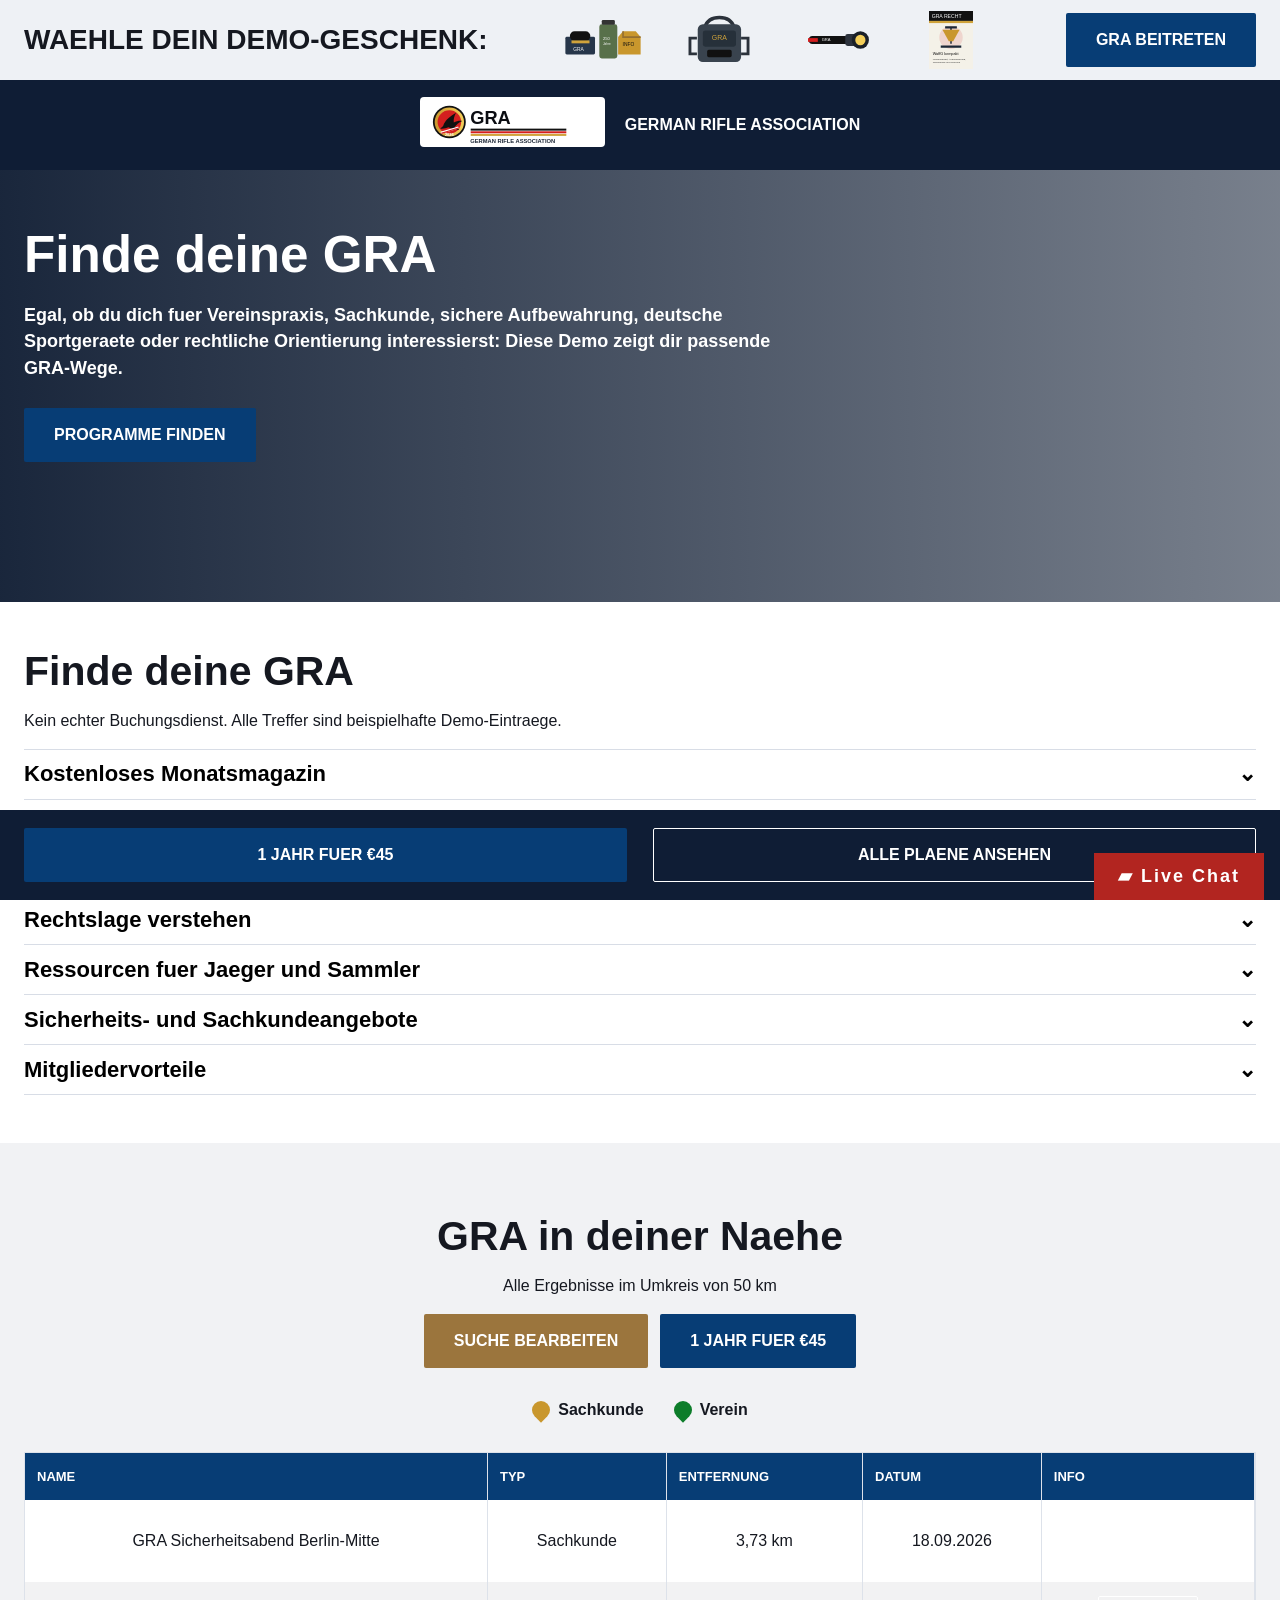
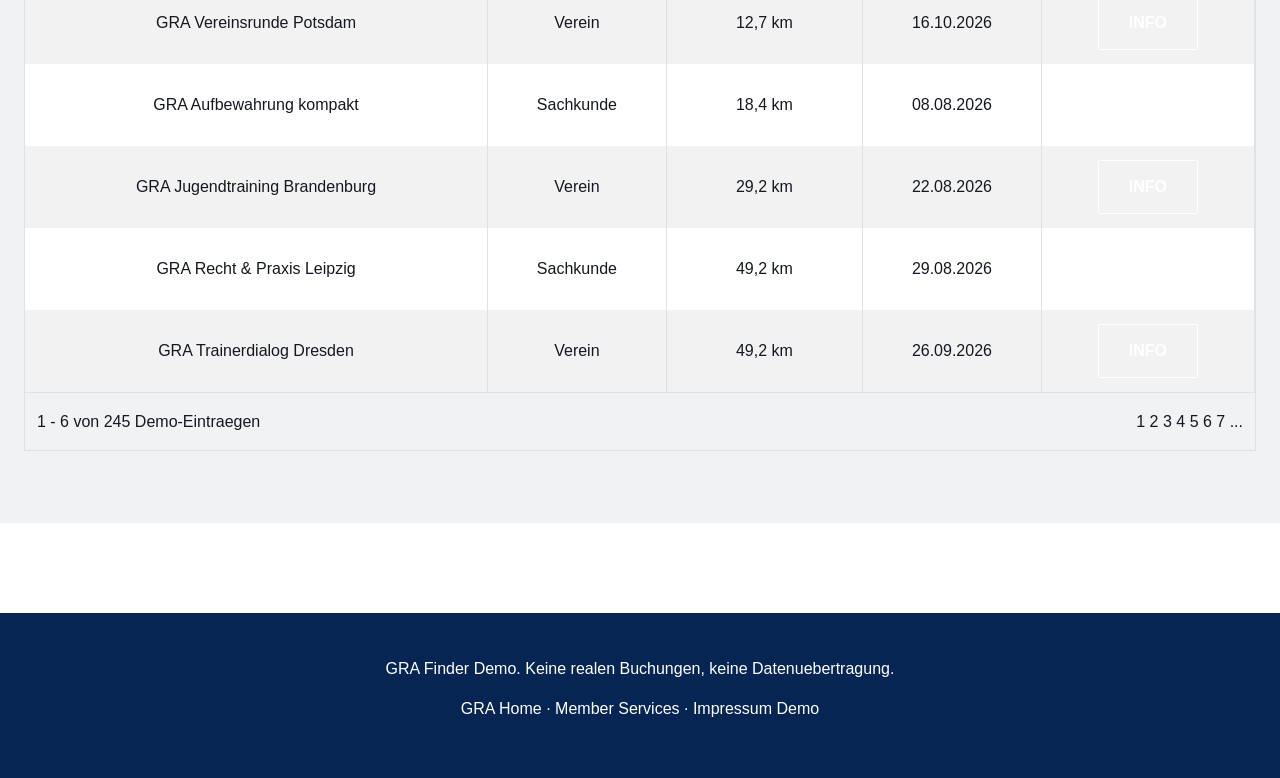
==== find.html @ ddbe0ff4 "Add files via upload" ====
<!doctype html>
<html lang="de">
<head>
  <meta charset="utf-8">
  <meta name="viewport" content="width=device-width, initial-scale=1">
  <title>Finde deine GRA | Demo</title>
  <link rel="icon" href="assets/favicon.svg" type="image/svg+xml">
  <link rel="stylesheet" href="styles.css">
</head>
<body>
  <section class="gift-strip">
    <div class="container">
      <h2>Waehle dein Demo-Geschenk:</h2>
      <div class="gift-icons">
        <img src="assets/gift-set.svg" alt="">
        <img src="assets/gift-backpack.svg" alt="">
        <img src="assets/gift-lamp.svg" alt="">
        <img src="assets/magazine-law.svg" alt="">
      </div>
      <a class="btn blue" href="join.html">GRA beitreten</a>
    </div>
  </section>

  <header class="join-header">
    <div class="container">
      <a href="index.html"><img src="assets/gra-logo.svg" alt="GRA"></a>
      <strong>GERMAN RIFLE ASSOCIATION</strong>
    </div>
  </header>

  <main>
    <section class="hero" style="background-image: linear-gradient(90deg, rgba(6,20,43,.92), rgba(6,20,43,.54)), url('assets/reichstag.jpg'); background-size: cover; background-position: center;">
      <div class="container" style="grid-template-columns: minmax(0, 760px);">
        <div>
          <h1>Finde deine GRA</h1>
          <p>Egal, ob du dich fuer Vereinspraxis, Sachkunde, sichere Aufbewahrung, deutsche Sportgeraete oder rechtliche Orientierung interessierst: Diese Demo zeigt dir passende GRA-Wege.</p>
          <a class="btn blue" href="#finder">Programme finden</a>
        </div>
      </div>
    </section>

    <section class="section compact" id="finder">
      <div class="container">
        <h2>Finde deine GRA</h2>
        <p>Kein echter Buchungsdienst. Alle Treffer sind beispielhafte Demo-Eintraege.</p>
        <div class="accordion">
          <article class="accordion-item">
            <button type="button">Kostenloses Monatsmagazin <span>⌄</span></button>
            <div class="accordion-content">
              <p>Waehle zwischen GRA Sport und GRA Recht. Die Auswahl bleibt in dieser Demo lokal.</p>
            </div>
          </article>
          <article class="accordion-item">
            <button type="button">Rechtslage verstehen <span>⌄</span></button>
            <div class="accordion-content">
              <p>Grundgesetz Art. 9, WaffG Paragraf 4, 10 und 36 dienen als Quellen fuer den redaktionellen Kontext.</p>
            </div>
          </article>
          <article class="accordion-item">
            <button type="button">Ressourcen fuer Jaeger und Sammler <span>⌄</span></button>
            <div class="accordion-content">
              <p>Die Demo trennt jagdliche Tradition, Sammlung und sportliche Nutzung klar von konkreter Rechtsberatung.</p>
            </div>
          </article>
          <article class="accordion-item">
            <button type="button">Sicherheits- und Sachkundeangebote <span>⌄</span></button>
            <div class="accordion-content">
              <p>Schwerpunkte: sichere Aufbewahrung, verantwortungsvolle Vereinsarbeit und Behoerdenwege.</p>
            </div>
          </article>
          <article class="accordion-item">
            <button type="button">Mitgliedervorteile <span>⌄</span></button>
            <div class="accordion-content">
              <p>Demo-Vorteile umfassen Newsletter, Magazine, regionale Termine und ein simuliertes Member-Services-Portal.</p>
            </div>
          </article>
        </div>
      </div>
    </section>

    <section class="section soft">
      <div class="container find-panel">
        <h2>GRA in deiner Naehe</h2>
        <p>Alle Ergebnisse im Umkreis von 50 km</p>
        <div class="button-row" style="justify-content:center;">
          <button class="btn" type="button" data-info>Suche bearbeiten</button>
          <a class="btn blue" href="join.html">1 Jahr fuer €45</a>
        </div>
        <div class="legend-row">
          <span class="pin">Sachkunde</span>
          <span class="pin green">Verein</span>
        </div>
        <div class="table-wrap">
          <table>
            <thead>
              <tr><th>Name</th><th>Typ</th><th>Entfernung</th><th>Datum</th><th>Info</th></tr>
            </thead>
            <tbody>
              <tr><td>GRA Sicherheitsabend Berlin-Mitte</td><td>Sachkunde</td><td>3,73 km</td><td>18.09.2026</td><td><button data-info class="btn outline">Info</button></td></tr>
              <tr><td>GRA Vereinsrunde Potsdam</td><td>Verein</td><td>12,7 km</td><td>16.10.2026</td><td><button data-info class="btn outline">Info</button></td></tr>
              <tr><td>GRA Aufbewahrung kompakt</td><td>Sachkunde</td><td>18,4 km</td><td>08.08.2026</td><td><button data-info class="btn outline">Info</button></td></tr>
              <tr><td>GRA Jugendtraining Brandenburg</td><td>Verein</td><td>29,2 km</td><td>22.08.2026</td><td><button data-info class="btn outline">Info</button></td></tr>
              <tr><td>GRA Recht & Praxis Leipzig</td><td>Sachkunde</td><td>49,2 km</td><td>29.08.2026</td><td><button data-info class="btn outline">Info</button></td></tr>
              <tr><td>GRA Trainerdialog Dresden</td><td>Verein</td><td>49,2 km</td><td>26.09.2026</td><td><button data-info class="btn outline">Info</button></td></tr>
            </tbody>
          </table>
        </div>
        <div class="pagination"><span>1 - 6 von 245 Demo-Eintraegen</span><span>1 2 3 4 5 6 7 ...</span></div>
      </div>
    </section>
  </main>

  <nav class="sticky-actions" aria-label="Mitgliedschaft">
    <div class="container">
      <a class="btn blue" href="join.html">1 Jahr fuer €45</a>
      <a class="btn outline" href="join.html#plans">Alle Plaene ansehen</a>
    </div>
  </nav>

  <footer class="join-footer">
    <div class="container">
      <p>GRA Finder Demo. Keine realen Buchungen, keine Datenuebertragung.</p>
      <p><a href="index.html">GRA Home</a> · <a href="member-services.html">Member Services</a> · <a href="index.html#sources">Impressum Demo</a></p>
    </div>
  </footer>

  <div class="chat-widget compact" id="chatWidget">
    <div class="chat-prompt">
      <h3>Wie koennen wir helfen?</h3>
      <div class="chat-actions"><button id="dismissChat" type="button">Schliessen</button><button id="chatNow" type="button">Chat starten</button></div>
    </div>
    <button class="chat-button" id="liveChatButton" type="button">▰ Live Chat</button>
  </div>
  <div class="toast" id="toast" role="status" aria-live="polite"></div>
  <script src="script.js"></script>
</body>
</html>
---- styles.css ----
:root {
  --black: #08090b;
  --ink: #151820;
  --muted: #627085;
  --paper: #ffffff;
  --soft: #f4f5f7;
  --line: #d9dee7;
  --blue: #0646d8;
  --navy: #06142b;
  --navy-2: #0b2248;
  --red: #b22520;
  --red-2: #d92620;
  --gold: #9b753d;
  --gold-2: #c9972d;
  --green: #0d7d2a;
  --shadow: 0 18px 40px rgba(0, 0, 0, .22);
  --max: 1294px;
}

* {
  box-sizing: border-box;
}

html {
  scroll-behavior: smooth;
}

body {
  margin: 0;
  font-family: Arial, Helvetica, sans-serif;
  color: var(--ink);
  background: var(--paper);
  line-height: 1.48;
  overflow-x: hidden;
}

body.drawer-open {
  overflow-x: hidden;
}

a {
  color: inherit;
  text-decoration: none;
}

button,
input,
select,
textarea {
  font: inherit;
}

button {
  cursor: pointer;
}

img {
  max-width: 100%;
}

.container {
  width: min(var(--max), calc(100% - 48px));
  margin: 0 auto;
}

.top-strip {
  height: 30px;
  background: #000;
  color: #fff;
  font-size: 13px;
}

.top-strip .container,
.main-nav .container,
.member-ribbon .container {
  display: flex;
  align-items: center;
}

.top-strip .container {
  justify-content: space-between;
  height: 100%;
}

.explore-brand {
  display: inline-flex;
  align-items: center;
  gap: 8px;
  height: 30px;
  padding: 0 18px;
  background: var(--red-2);
  font-weight: 900;
  letter-spacing: 0;
}

.top-links,
.social-row {
  display: flex;
  align-items: center;
  gap: 18px;
  font-weight: 800;
  text-transform: uppercase;
}

.social-row {
  gap: 13px;
}

.social-dot {
  display: inline-flex;
  align-items: center;
  justify-content: center;
  width: 20px;
  height: 20px;
  border-radius: 50%;
  border: 1px solid rgba(255, 255, 255, .35);
  font-size: 11px;
}

.main-nav {
  position: sticky;
  top: 0;
  z-index: 50;
  min-height: 86px;
  background: #fff;
  border-bottom: 1px solid #edf0f5;
}

.main-nav .container {
  min-height: 86px;
  justify-content: space-between;
  gap: 28px;
}

.brand-logo {
  flex: 0 0 auto;
  display: inline-flex;
  align-items: center;
  width: 224px;
}

.brand-logo img {
  display: block;
  width: 100%;
  height: auto;
}

.nav-menu {
  display: flex;
  align-items: stretch;
  justify-content: flex-end;
  gap: 0;
  flex: 1;
  min-height: 86px;
}

.nav-item {
  position: relative;
  display: flex;
}

.nav-trigger,
.icon-btn,
.more-btn {
  border: 0;
  background: transparent;
  color: var(--black);
  font-weight: 900;
  text-transform: uppercase;
}

.nav-trigger {
  display: flex;
  align-items: center;
  gap: 7px;
  height: 86px;
  padding: 0 14px;
  border-left: 1px solid transparent;
  border-right: 1px solid transparent;
}

.nav-item.open .nav-trigger,
.nav-trigger:hover {
  background: #f0f2f5;
  border-color: #dce7fb;
}

.chev {
  display: inline-block;
  width: 8px;
  height: 8px;
  border-right: 2px solid var(--gold);
  border-bottom: 2px solid var(--gold);
  transform: rotate(45deg) translateY(-2px);
}

.nav-item.open .chev {
  transform: rotate(225deg) translateY(-1px);
}

.mega-pop {
  position: absolute;
  left: 0;
  top: 86px;
  display: none;
  width: 350px;
  background: #ededee;
  border-left: 1px solid #cdd5e2;
  border-right: 1px solid #cdd5e2;
  box-shadow: var(--shadow);
  z-index: 55;
}

.nav-item.open .mega-pop {
  display: block;
}

.mega-pop .view-all,
.drawer .view-all {
  display: flex;
  align-items: center;
  justify-content: center;
  width: calc(100% - 40px);
  margin: 28px 20px 26px;
  min-height: 38px;
  background: var(--gold);
  color: #fff;
  font-weight: 900;
  text-transform: uppercase;
}

.mega-section {
  border-top: 1px solid #cbd0d7;
  padding: 18px 20px 22px;
}

.mega-section h3,
.drawer-panel h3 {
  margin: 0 0 15px;
  font-size: 24px;
}

.mega-list,
.drawer-list,
.footer-list {
  list-style: none;
  padding: 0;
  margin: 0;
}

.mega-list li,
.drawer-list li {
  margin: 0;
}

.mega-list a,
.drawer-list a {
  display: block;
  padding: 10px 0;
  font-weight: 900;
  text-transform: uppercase;
}

.nav-actions {
  display: flex;
  align-items: center;
  gap: 10px;
  margin-left: 12px;
}

.more-btn {
  display: inline-flex;
  align-items: center;
  gap: 12px;
  min-height: 48px;
  padding: 0 8px;
}

.hamburger,
.close-bars {
  position: relative;
  display: inline-block;
  width: 32px;
  height: 26px;
}

.hamburger::before,
.hamburger::after,
.hamburger span {
  position: absolute;
  left: 0;
  width: 32px;
  height: 4px;
  border-radius: 4px;
  background: var(--gold);
  content: "";
}

.hamburger::before {
  top: 0;
}

.hamburger span {
  top: 11px;
}

.hamburger::after {
  bottom: 0;
}

.close-bars::before,
.close-bars::after {
  position: absolute;
  top: 11px;
  left: -1px;
  width: 34px;
  height: 4px;
  background: var(--gold);
  content: "";
}

.close-bars::before {
  transform: rotate(45deg);
}

.close-bars::after {
  transform: rotate(-45deg);
}

.icon-btn {
  display: inline-flex;
  align-items: center;
  justify-content: center;
  width: 38px;
  height: 38px;
  border: 1px solid #e1e5ec;
  font-size: 22px;
}

.member-ribbon {
  background: var(--blue);
  color: #fff;
  min-height: 46px;
  font-size: 14px;
}

.member-ribbon .container {
  min-height: 46px;
  gap: 10px;
}

.member-ribbon strong {
  font-weight: 900;
}

.member-ribbon a {
  text-decoration: underline;
  margin-left: 12px;
}

.hero {
  background: radial-gradient(circle at 35% 50%, #113773, #071022 52%, #05070d);
  color: #fff;
  min-height: 432px;
}

.hero .container {
  display: grid;
  grid-template-columns: minmax(0, 1.35fr) minmax(340px, .65fr);
  align-items: center;
  gap: 68px;
  padding: 58px 0 70px;
}

.hero h1 {
  margin: 0 0 20px;
  max-width: 820px;
  font-size: clamp(36px, 4vw, 58px);
  line-height: 1.05;
  letter-spacing: 0;
}

.hero p {
  max-width: 810px;
  margin: 0 0 26px;
  font-size: 18px;
  font-weight: 700;
}

.button-row {
  display: flex;
  align-items: center;
  gap: 12px;
  flex-wrap: wrap;
}

.btn {
  display: inline-flex;
  align-items: center;
  justify-content: center;
  min-height: 54px;
  padding: 0 30px;
  border: 0;
  border-radius: 2px;
  background: var(--gold);
  color: #fff;
  font-weight: 900;
  text-transform: uppercase;
}

.btn.red {
  background: var(--red-2);
}

.btn.blue {
  background: #073d75;
}

.btn.dark {
  background: #111;
}

.btn.outline {
  border: 1px solid currentColor;
  background: transparent;
}

.btn.wide {
  width: 100%;
}

.hero-card {
  width: 100%;
  max-width: 460px;
  justify-self: center;
  filter: drop-shadow(0 12px 24px rgba(0, 0, 0, .25));
}

.hero-card img {
  display: block;
  width: 100%;
  border-radius: 8px;
}

.featured-overlap {
  margin-top: -74px;
  padding-bottom: 46px;
}

.news-grid,
.interest-grid,
.footer-grid,
.tile-grid {
  display: grid;
  gap: 26px;
}

.news-grid {
  grid-template-columns: repeat(3, minmax(0, 1fr));
}

.news-card,
.interest-card,
.service-tile,
.offer-row,
.result-row {
  overflow: hidden;
  background: #fff;
}

.news-card img,
.interest-card img,
.service-tile img {
  display: block;
  width: 100%;
  height: 170px;
  object-fit: cover;
}

.news-card h2,
.interest-card h3 {
  margin: 12px 0 10px;
  font-size: 25px;
  line-height: 1.08;
}

.news-card .meta,
.interest-card .meta,
.result-meta {
  color: #7a552a;
  font-size: 12px;
  font-weight: 900;
  text-transform: uppercase;
}

.full-button {
  margin: 40px 0 10px;
  width: 100%;
  min-height: 54px;
  background: #073763;
}

.section {
  padding: 72px 0;
}

.section.compact {
  padding: 48px 0;
}

.section.dark {
  background: radial-gradient(circle at 35% 38%, #153b7d, #050915 66%);
  color: #fff;
}

.section.soft {
  background: #f1f2f4;
}

.section h2,
.page-title,
.section-title {
  margin: 0 0 16px;
  font-size: clamp(34px, 3.2vw, 52px);
  line-height: 1.05;
  letter-spacing: 0;
}

.eyebrow {
  margin: 0 0 6px;
  font-weight: 900;
  text-transform: uppercase;
  color: #111;
}

.dark .eyebrow {
  color: #fff;
}

.tile-grid {
  grid-template-columns: repeat(3, minmax(0, 1fr));
}

.service-tile {
  display: grid;
  grid-template-columns: 1fr 136px;
  min-height: 126px;
  color: #fff;
  border-radius: 6px;
}

.service-tile .tile-copy {
  padding: 18px 16px;
}

.service-tile h3 {
  margin: 0 0 4px;
  font-size: 22px;
}

.service-tile p {
  margin: 0 0 8px;
  font-weight: 700;
}

.tile-blue {
  background: #1475b6;
}

.tile-navy {
  background: #16156c;
}

.tile-red {
  background: #e01921;
}

.tile-gold {
  background: #a48c61;
}

.tile-green {
  background: #087d19;
}

.tile-yellow {
  background: #e0bf32;
  color: #111;
}

.legal-layout,
.media-layout,
.events-layout,
.member-layout,
.join-intro {
  display: grid;
  grid-template-columns: minmax(0, .9fr) minmax(0, 1.4fr);
  gap: 34px;
  align-items: start;
}

.legal-layout > *,
.media-layout > *,
.events-layout > *,
.member-layout > *,
.join-intro > *,
.legal-feature > *,
.media-feature > *,
.news-grid > *,
.interest-grid > *,
.tile-grid > *,
.footer-grid > * {
  min-width: 0;
}

.legal-feature,
.media-feature {
  display: grid;
  grid-template-columns: minmax(260px, .62fr) minmax(420px, 1fr);
  gap: 26px;
  align-items: start;
}

.legal-feature img,
.media-feature img,
.events-layout img,
.member-hero-img img {
  width: 100%;
  display: block;
  object-fit: cover;
  border-radius: 8px;
}

.legal-feature img,
.media-feature img {
  height: 360px;
}

.story-title {
  margin: 0 0 12px;
  font-size: clamp(30px, 3vw, 45px);
  line-height: 1.05;
}

.story-list {
  display: grid;
  gap: 18px;
  margin-top: 12px;
}

.story-list article {
  display: grid;
  grid-template-columns: 1fr 86px;
  gap: 18px;
  align-items: start;
}

.story-list img {
  width: 86px;
  height: 58px;
  object-fit: cover;
}

.quote-grid {
  display: grid;
  grid-template-columns: repeat(3, minmax(0, 1fr));
  gap: 18px;
  margin-top: 34px;
}

.law-quote {
  min-height: 138px;
  padding: 20px;
  background: #f0f3f7;
  border-left: 5px solid var(--gold);
}

.law-quote blockquote {
  margin: 0 0 8px;
  font-size: 20px;
  font-weight: 900;
}

.media-layout {
  grid-template-columns: minmax(260px, .4fr) minmax(440px, 1fr);
}

.media-lead h3 {
  margin: 0 0 16px;
  font-size: 34px;
  line-height: 1.1;
}

.media-thumbs {
  display: grid;
  grid-template-columns: repeat(4, minmax(0, 1fr));
  gap: 26px;
  margin-top: 30px;
}

.media-thumbs img {
  width: 100%;
  height: 170px;
  object-fit: cover;
}

.find-panel {
  text-align: center;
}

.legend-row {
  display: flex;
  justify-content: center;
  gap: 30px;
  margin: 30px 0;
  flex-wrap: wrap;
}

.pin {
  display: inline-flex;
  align-items: center;
  gap: 8px;
  font-weight: 700;
}

.pin::before {
  width: 18px;
  height: 18px;
  border-radius: 50% 50% 50% 0;
  transform: rotate(-45deg);
  background: var(--gold-2);
  content: "";
}

.pin.green::before {
  background: var(--green);
}

.table-wrap {
  overflow-x: auto;
  border: 1px solid #dde2ea;
}

table {
  width: 100%;
  min-width: 820px;
  border-collapse: collapse;
  background: #fff;
}

th {
  background: #073d75;
  color: #fff;
  text-align: left;
  font-size: 13px;
  text-transform: uppercase;
}

th,
td {
  padding: 14px 12px;
  border-right: 1px solid #dde2ea;
}

tbody tr:nth-child(even) {
  background: #f2f2f3;
}

.pagination {
  display: flex;
  align-items: center;
  justify-content: space-between;
  min-height: 58px;
  padding: 0 12px;
  border: 1px solid #dde2ea;
  border-top: 0;
}

.events-layout {
  grid-template-columns: minmax(280px, .55fr) minmax(420px, 1fr);
}

.event-list {
  display: grid;
  gap: 16px;
}

.event-item {
  display: grid;
  grid-template-columns: 1fr 180px;
  align-items: center;
  gap: 20px;
  min-height: 120px;
  padding: 18px;
  background: #f2f2f3;
}

.event-item h3 {
  margin: 0 0 8px;
  font-size: 26px;
}

.interest-grid {
  grid-template-columns: repeat(4, minmax(0, 1fr));
}

.interest-card {
  background: #f2f2f3;
}

.interest-card .copy {
  padding: 14px 16px 20px;
}

.site-footer {
  padding: 56px 0 24px;
  border-top: 1px solid #e3e6ec;
  background: #fff;
}

.footer-logo {
  width: 190px;
  margin-bottom: 26px;
}

.footer-grid {
  grid-template-columns: .9fr repeat(3, 1fr);
  align-items: start;
}

.footer-list a {
  display: block;
  padding: 2px 0;
}

.footer-heading {
  margin: 0 0 8px;
  font-weight: 900;
  text-transform: uppercase;
}

.disclaimer {
  margin-top: 36px;
  padding-top: 20px;
  border-top: 1px solid #e3e6ec;
  font-size: 12px;
}

.legal-links {
  display: flex;
  gap: 18px;
  flex-wrap: wrap;
  margin-top: 18px;
  font-weight: 700;
}

.promo-backdrop {
  position: fixed;
  inset: 0;
  display: none;
  align-items: flex-start;
  justify-content: center;
  padding-top: 88px;
  background: rgba(0, 0, 0, .48);
  z-index: 120;
}

.promo-backdrop.show {
  display: flex;
}

.promo-modal {
  position: relative;
  width: min(500px, calc(100vw - 32px));
  padding: 14px;
  background: #fff;
  border-radius: 8px;
  box-shadow: var(--shadow);
}

.promo-modal img {
  display: block;
  width: 100%;
  border-radius: 4px;
}

.close-x {
  position: absolute;
  top: 8px;
  right: 10px;
  width: 40px;
  height: 40px;
  border: 0;
  background: transparent;
  color: #777;
  font-size: 34px;
  line-height: 1;
}

.promo-caption {
  display: grid;
  grid-template-columns: 1fr auto;
  gap: 12px;
  align-items: center;
  margin-top: 12px;
}

.promo-caption h2 {
  margin: 0;
  font-size: 28px;
}

.promo-caption p {
  margin: 2px 0 0;
}

.newsletter-bar,
.success-bar {
  position: fixed;
  left: 0;
  right: 0;
  bottom: 0;
  z-index: 95;
  min-height: 82px;
  background: #a92520;
  color: #fff;
}

.newsletter-bar.hidden,
.success-bar.hidden {
  display: none;
}

.newsletter-bar .container,
.success-bar .container {
  position: relative;
  min-height: 82px;
  display: flex;
  align-items: center;
  justify-content: center;
  gap: 24px;
}

.newsletter-bar h2,
.success-bar h2 {
  margin: 0;
  font-size: 28px;
}

.newsletter-form {
  display: flex;
  min-width: min(440px, 100%);
}

.newsletter-form input {
  flex: 1;
  min-height: 54px;
  border: 0;
  padding: 0 14px;
}

.newsletter-form button {
  min-height: 54px;
  min-width: 140px;
  border: 0;
  background: #111;
  color: #fff;
  font-weight: 900;
}

.bar-close {
  position: absolute;
  right: -20px;
  top: 8px;
  border: 0;
  background: transparent;
  color: #fff;
  font-size: 26px;
}

.interest-panel {
  position: fixed;
  left: 0;
  right: 0;
  bottom: 0;
  z-index: 105;
  display: none;
  background: #a92520;
  color: #fff;
  padding: 28px 0 18px;
}

.interest-panel.show {
  display: block;
}

.interest-panel h2 {
  text-align: center;
  margin: 0 0 20px;
  font-size: 28px;
}

.interest-columns {
  display: grid;
  grid-template-columns: 1fr 1fr .95fr;
  gap: 42px;
}

.check-list {
  display: grid;
  gap: 9px;
}

.check-list label {
  display: flex;
  align-items: center;
  gap: 12px;
  font-weight: 700;
}

.check-list input {
  width: 22px;
  height: 22px;
  accent-color: #fff;
}

.interest-panel .btn {
  display: flex;
  margin: 24px auto 0;
  width: min(340px, 100%);
}

.chat-widget {
  position: fixed;
  right: 16px;
  bottom: 0;
  z-index: 90;
}

.chat-button {
  display: none;
  min-height: 47px;
  padding: 0 24px;
  border: 0;
  background: var(--red);
  color: #fff;
  font-size: 18px;
  font-weight: 900;
  letter-spacing: 2px;
}

.chat-widget.compact .chat-button {
  display: inline-flex;
  align-items: center;
  gap: 12px;
}

.chat-prompt {
  width: 316px;
  padding: 20px 16px;
  background: var(--red);
  color: #fff;
  text-align: center;
}

.chat-widget.compact .chat-prompt {
  display: none;
}

.chat-prompt h3 {
  margin: 0 0 20px;
  font-size: 20px;
  letter-spacing: 1px;
}

.chat-actions {
  display: grid;
  grid-template-columns: 1fr 1fr;
  gap: 16px;
}

.chat-actions button {
  min-height: 38px;
  border: 1px solid #fff;
  background: transparent;
  color: #fff;
  font-weight: 800;
}

.chat-actions button:last-child {
  background: #fff;
  color: var(--red);
}

.drawer-backdrop {
  position: fixed;
  inset: 0;
  display: none;
  background: rgba(0, 0, 0, .35);
  z-index: 80;
}

.drawer-backdrop.show {
  display: block;
}

.drawer {
  position: fixed;
  left: 0;
  top: 116px;
  bottom: 0;
  z-index: 85;
  width: 318px;
  transform: translateX(-100%);
  background: #ededee;
  overflow-y: auto;
  transition: transform .18s ease;
  box-shadow: var(--shadow);
}

.drawer.show {
  transform: translateX(0);
}

.drawer-head {
  display: flex;
  align-items: center;
  justify-content: space-between;
  padding: 22px 18px 14px;
}

.drawer-head h2 {
  margin: 0;
  font-size: 25px;
}

.drawer-close,
.back-btn {
  border: 0;
  background: transparent;
  color: #777;
  font-size: 32px;
  font-weight: 800;
}

.drawer-panel {
  border-top: 1px solid #c9ced7;
  padding: 20px 18px;
}

.drawer-row {
  display: flex;
  align-items: center;
  justify-content: space-between;
  width: 100%;
  padding: 10px 0;
  border: 0;
  background: transparent;
  text-align: left;
  font-weight: 900;
  text-transform: uppercase;
}

.drawer-sub {
  display: none;
}

.drawer.sub-open .drawer-main {
  display: none;
}

.drawer.sub-open .drawer-sub.active {
  display: block;
}

.search-overlay {
  position: fixed;
  top: 30px;
  left: 0;
  right: 0;
  z-index: 130;
  display: none;
  background: #fff;
  border-bottom: 1px solid #e0e5ed;
}

.search-overlay.show {
  display: block;
}

.search-overlay .container {
  display: grid;
  grid-template-columns: 1fr 150px 54px;
  gap: 0;
  padding: 12px 0;
}

.search-overlay input {
  min-height: 56px;
  border: 1px solid #9cb8df;
  padding: 0 16px;
  font-size: 19px;
}

.search-overlay button {
  border: 0;
  background: var(--gold);
  color: #fff;
  font-weight: 900;
}

.search-overlay .search-close {
  background: #fff;
  color: #111;
  border: 1px solid #e1e5ec;
  font-size: 24px;
}

.page-header {
  padding: 54px 0 36px;
}

.search-results {
  display: grid;
  gap: 32px;
  max-width: 1180px;
}

.result-card {
  display: grid;
  grid-template-columns: minmax(260px, .65fr) minmax(0, 1fr);
  gap: 28px;
  align-items: center;
}

.result-card.featured {
  grid-template-columns: minmax(0, 1fr) minmax(360px, .8fr);
}

.result-card img {
  width: 100%;
  height: 170px;
  object-fit: cover;
}

.result-card.featured img {
  height: 360px;
}

.result-card h2 {
  margin: 0 0 10px;
  font-size: clamp(26px, 3vw, 43px);
  line-height: 1.12;
}

.member-services-top {
  height: 26px;
  background: #000;
  color: #fff;
}

.member-services-top .container {
  display: flex;
  align-items: center;
  justify-content: space-between;
  height: 100%;
}

.member-services-top img {
  width: 260px;
  padding: 3px 8px;
  border-radius: 4px;
  background: #fff;
}

.login-panel {
  background: #f1f1f2;
}

.login-title {
  padding: 26px 20px;
  background: #1475b6;
  color: #fff;
  font-size: 24px;
  text-transform: uppercase;
}

.login-body {
  padding: 22px 20px 28px;
}

.form-grid {
  display: grid;
  grid-template-columns: repeat(2, minmax(0, 1fr));
  gap: 18px 12px;
}

.form-grid .full {
  grid-column: 1 / -1;
}

.field label {
  display: block;
  margin-bottom: 7px;
  font-weight: 900;
}

.field input,
.field select {
  width: 100%;
  min-height: 36px;
  border: 1px solid #cbd3df;
  padding: 0 12px;
}

.member-layout {
  grid-template-columns: 386px 1fr;
}

.member-copy {
  color: #687792;
  font-size: 18px;
}

.member-copy h1,
.member-copy h2 {
  color: #116ba8;
  font-weight: 400;
}

.benefit-row {
  display: grid;
  grid-template-columns: 260px minmax(0, 1fr);
  gap: 38px;
  align-items: center;
  margin: 44px 0;
}

.notice-box {
  padding: 22px;
  background: #f1f1f2;
  margin: 18px 0;
}

.gift-strip {
  background: #eef1f5;
  min-height: 80px;
}

.gift-strip .container {
  display: flex;
  align-items: center;
  justify-content: space-between;
  gap: 20px;
  min-height: 80px;
}

.gift-strip h2 {
  margin: 0;
  font-size: 28px;
  text-transform: uppercase;
}

.gift-icons {
  display: flex;
  gap: 26px;
  align-items: center;
  flex: 1;
  justify-content: center;
}

.gift-icons img {
  height: 58px;
  width: 90px;
  object-fit: contain;
}

.join-header {
  background: #0f1d35;
  color: #fff;
  min-height: 90px;
}

.join-header .container {
  min-height: 90px;
  display: flex;
  align-items: center;
  justify-content: center;
  gap: 20px;
}

.join-header img {
  width: 185px;
  padding: 4px 8px;
  border-radius: 4px;
  background: #fff;
}

.join-hero {
  background: #e6e6e6;
  padding: 56px 0 42px;
}

.join-intro {
  align-items: center;
}

.join-intro h1 {
  margin: 0 0 12px;
  color: #21476d;
  font-size: 38px;
}

.join-options {
  padding: 28px 0 50px;
}

.offer-row {
  display: grid;
  grid-template-columns: 250px minmax(0, 1fr) 120px 170px;
  align-items: center;
  gap: 28px;
  min-height: 206px;
  border-top: 1px solid #111;
}

.offer-row img {
  width: 230px;
  height: 150px;
  object-fit: contain;
}

.offer-row h2 {
  margin: 0 0 5px;
  font-size: 25px;
}

.price {
  color: #29486e;
  font-size: 50px;
  font-weight: 400;
}

.magazines {
  text-align: center;
  padding: 54px 0;
  border-top: 1px solid #ddd;
  border-bottom: 1px solid #ddd;
}

.magazine-options {
  display: flex;
  justify-content: center;
  gap: 64px;
  margin: 22px 0 28px;
  flex-wrap: wrap;
}

.magazine-options img {
  width: 210px;
  height: 280px;
  object-fit: cover;
  box-shadow: 12px 12px 16px rgba(0, 0, 0, .16);
}

.info-form,
.payment-form {
  max-width: 1100px;
  margin: 0 auto;
}

.sms-box {
  padding: 18px 24px;
  border: 2px solid #d1d1d1;
  border-radius: 8px;
}

.payment-icons {
  display: flex;
  gap: 18px;
  align-items: center;
  margin-bottom: 18px;
}

.pay-badge {
  display: inline-flex;
  align-items: center;
  justify-content: center;
  min-width: 58px;
  min-height: 28px;
  padding: 0 8px;
  border-radius: 4px;
  background: #0d58a8;
  color: #fff;
  font-size: 12px;
  font-weight: 900;
}

.pay-badge.alt {
  background: #fff;
  color: #111;
  border: 1px solid #888;
}

.captcha-mock {
  width: 302px;
  min-height: 76px;
  margin: 28px auto;
  display: flex;
  align-items: center;
  justify-content: center;
  gap: 12px;
  border: 1px solid #d3d3d3;
  background: #fafafa;
}

.captcha-mock span:first-child {
  width: 28px;
  height: 28px;
  border: 2px solid #555;
  display: inline-block;
}

.join-footer {
  padding: 28px 0 42px;
  background: #062552;
  color: #fff;
  text-align: center;
}

.accordion {
  border-top: 1px solid #d8dde6;
}

.accordion button {
  display: flex;
  align-items: center;
  justify-content: space-between;
  width: 100%;
  min-height: 50px;
  padding: 0;
  border: 0;
  border-bottom: 1px solid #d8dde6;
  background: transparent;
  text-align: left;
  font-size: 22px;
  font-weight: 900;
}

.accordion-content {
  display: none;
  padding: 16px 0 24px;
}

.accordion-item.open .accordion-content {
  display: block;
}

.sticky-actions {
  position: sticky;
  bottom: 0;
  z-index: 45;
  background: #0f1d35;
}

.sticky-actions .container {
  display: grid;
  grid-template-columns: 1fr 1fr;
  gap: 26px;
  padding: 18px 0;
}

.toast {
  position: fixed;
  left: 50%;
  bottom: 98px;
  transform: translateX(-50%);
  z-index: 160;
  display: none;
  max-width: min(560px, calc(100vw - 32px));
  padding: 14px 18px;
  background: #111;
  color: #fff;
  font-weight: 700;
  box-shadow: var(--shadow);
}

.toast.show {
  display: block;
}

@media (max-width: 1320px) {
  .nav-menu {
    display: none;
  }

  .main-nav .container {
    min-height: 76px;
  }

  .main-nav {
    min-height: 76px;
  }

  .brand-logo {
    width: 190px;
  }

  .drawer {
    top: 106px;
  }

  .hero .container,
  .legal-layout,
  .media-layout,
  .events-layout,
  .join-intro {
    grid-template-columns: 1fr;
  }

  .hero-card {
    justify-self: start;
    max-width: 430px;
  }
}

@media (max-width: 920px) {
  .container {
    width: min(var(--max), calc(100% - 28px));
  }

  .top-links,
  .social-row,
  .gift-icons {
    display: none;
  }

  .news-grid,
  .tile-grid,
  .interest-grid,
  .quote-grid,
  .footer-grid,
  .interest-columns,
  .legal-feature,
  .media-feature,
  .member-layout,
  .benefit-row,
  .offer-row,
  .form-grid {
    grid-template-columns: 1fr;
  }

  .service-tile {
    grid-template-columns: 1fr;
  }

  .service-tile img {
    height: 180px;
  }

  .media-thumbs {
    grid-template-columns: repeat(2, minmax(0, 1fr));
  }

  .event-item {
    grid-template-columns: 1fr;
  }

  .newsletter-bar .container,
  .success-bar .container {
    flex-direction: column;
    padding: 14px 0;
    text-align: center;
  }

  .newsletter-form {
    width: 100%;
  }

  .bar-close {
    right: 0;
  }

  .result-card,
  .result-card.featured {
    grid-template-columns: 1fr;
  }

  .offer-row {
    padding: 24px 0;
    text-align: center;
  }

  .offer-row img {
    margin: 0 auto;
  }
}

@media (max-width: 620px) {
  .hero .container {
    padding: 44px 0 56px;
  }

  .hero h1 {
    font-size: 36px;
  }

  .newsletter-form {
    display: grid;
    grid-template-columns: 1fr;
  }

  .chat-widget {
    left: 12px;
    right: 12px;
  }

  .chat-prompt {
    width: 100%;
  }

  .drawer {
    width: min(318px, 92vw);
  }

  .search-overlay .container {
    grid-template-columns: 1fr 84px 44px;
  }

  .sticky-actions .container {
    grid-template-columns: 1fr;
  }
}
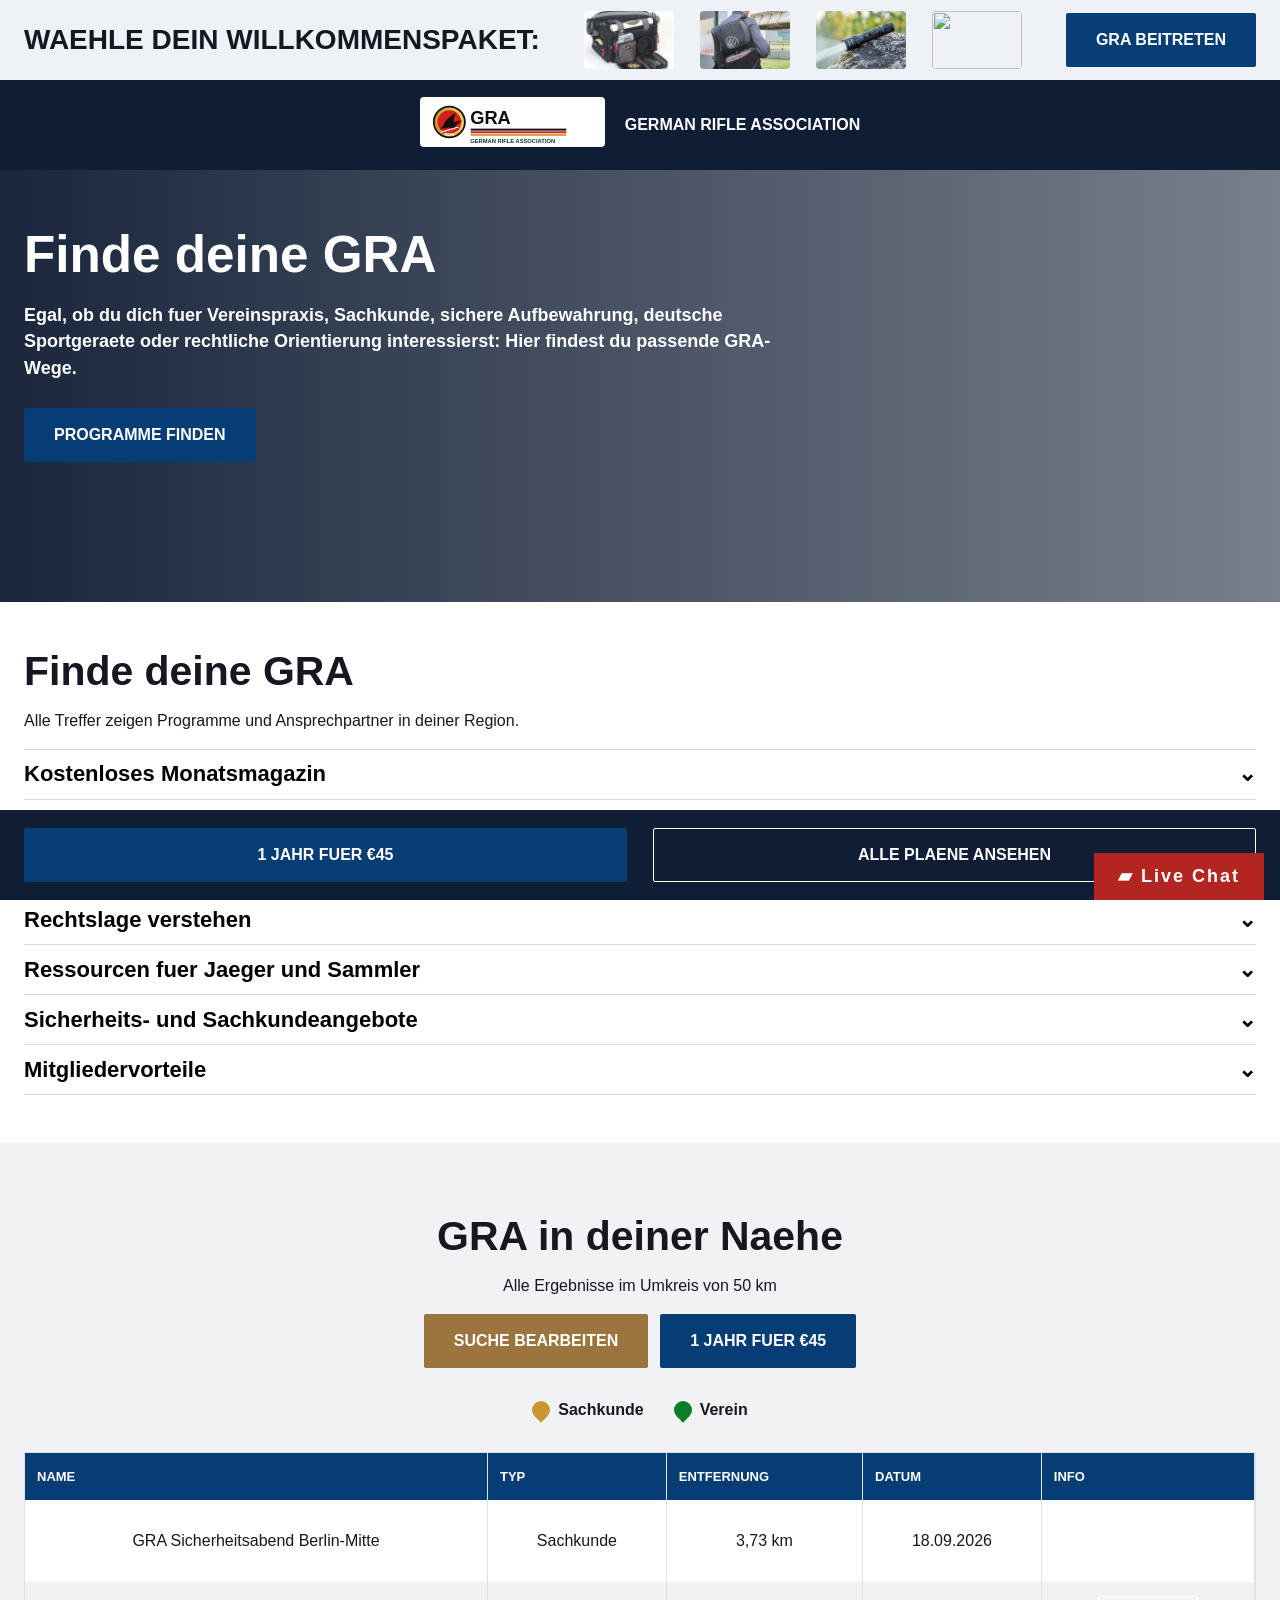
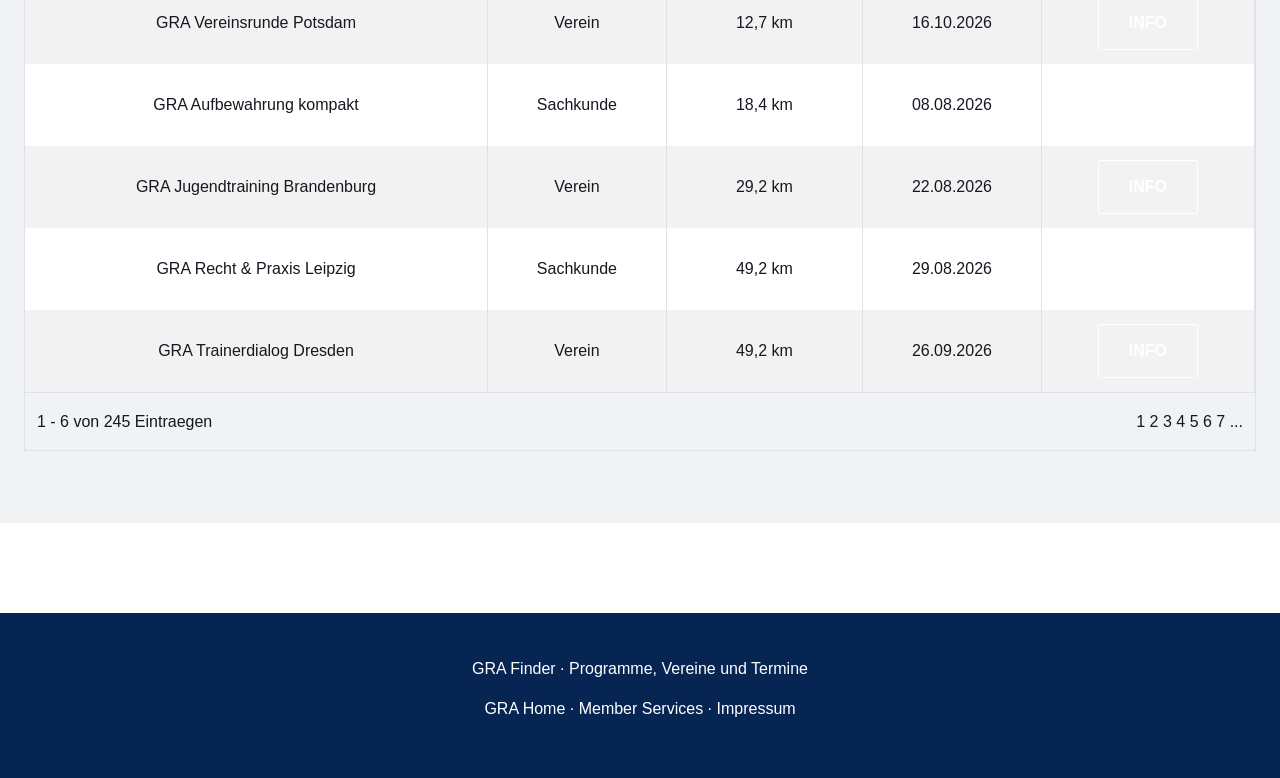
==== commit ddad3644: "Add files via upload" ====
--- a/find.html
+++ b/find.html
@@ -3,19 +3,19 @@
 <head>
   <meta charset="utf-8">
   <meta name="viewport" content="width=device-width, initial-scale=1">
-  <title>Finde deine GRA | Demo</title>
+  <title>Finde deine GRA</title>
   <link rel="icon" href="assets/favicon.svg" type="image/svg+xml">
   <link rel="stylesheet" href="styles.css">
 </head>
 <body>
   <section class="gift-strip">
     <div class="container">
-      <h2>Waehle dein Demo-Geschenk:</h2>
+      <h2>Waehle dein Willkommenspaket:</h2>
       <div class="gift-icons">
-        <img src="assets/gift-set.svg" alt="">
-        <img src="assets/gift-backpack.svg" alt="">
-        <img src="assets/gift-lamp.svg" alt="">
-        <img src="assets/magazine-law.svg" alt="">
+        <img src="assets/gra-range-bag.jpg" alt="">
+        <img src="assets/gra-range-backpack.jpg" alt="">
+        <img src="assets/gra-flashlight.jpg" alt="">
+        <img src="assets/reichstag.jpg" alt="">
       </div>
       <a class="btn blue" href="join.html">GRA beitreten</a>
     </div>
@@ -33,7 +33,7 @@
       <div class="container" style="grid-template-columns: minmax(0, 760px);">
         <div>
           <h1>Finde deine GRA</h1>
-          <p>Egal, ob du dich fuer Vereinspraxis, Sachkunde, sichere Aufbewahrung, deutsche Sportgeraete oder rechtliche Orientierung interessierst: Diese Demo zeigt dir passende GRA-Wege.</p>
+          <p>Egal, ob du dich fuer Vereinspraxis, Sachkunde, sichere Aufbewahrung, deutsche Sportgeraete oder rechtliche Orientierung interessierst: Hier findest du passende GRA-Wege.</p>
           <a class="btn blue" href="#finder">Programme finden</a>
         </div>
       </div>
@@ -42,12 +42,12 @@
     <section class="section compact" id="finder">
       <div class="container">
         <h2>Finde deine GRA</h2>
-        <p>Kein echter Buchungsdienst. Alle Treffer sind beispielhafte Demo-Eintraege.</p>
+        <p>Alle Treffer zeigen Programme und Ansprechpartner in deiner Region.</p>
         <div class="accordion">
           <article class="accordion-item">
             <button type="button">Kostenloses Monatsmagazin <span>⌄</span></button>
             <div class="accordion-content">
-              <p>Waehle zwischen GRA Sport und GRA Recht. Die Auswahl bleibt in dieser Demo lokal.</p>
+              <p>Waehle zwischen GRA Sport und GRA Recht.</p>
             </div>
           </article>
           <article class="accordion-item">
@@ -59,7 +59,7 @@
           <article class="accordion-item">
             <button type="button">Ressourcen fuer Jaeger und Sammler <span>⌄</span></button>
             <div class="accordion-content">
-              <p>Die Demo trennt jagdliche Tradition, Sammlung und sportliche Nutzung klar von konkreter Rechtsberatung.</p>
+              <p>Die GRA trennt jagdliche Tradition, Sammlung und sportliche Nutzung klar von konkreter Rechtsberatung.</p>
             </div>
           </article>
           <article class="accordion-item">
@@ -71,7 +71,7 @@
           <article class="accordion-item">
             <button type="button">Mitgliedervorteile <span>⌄</span></button>
             <div class="accordion-content">
-              <p>Demo-Vorteile umfassen Newsletter, Magazine, regionale Termine und ein simuliertes Member-Services-Portal.</p>
+              <p>Vorteile umfassen Newsletter, Magazine, regionale Termine und den Member-Services-Bereich.</p>
             </div>
           </article>
         </div>
@@ -105,7 +105,7 @@
             </tbody>
           </table>
         </div>
-        <div class="pagination"><span>1 - 6 von 245 Demo-Eintraegen</span><span>1 2 3 4 5 6 7 ...</span></div>
+        <div class="pagination"><span>1 - 6 von 245 Eintraegen</span><span>1 2 3 4 5 6 7 ...</span></div>
       </div>
     </section>
   </main>
@@ -119,8 +119,8 @@
 
   <footer class="join-footer">
     <div class="container">
-      <p>GRA Finder Demo. Keine realen Buchungen, keine Datenuebertragung.</p>
-      <p><a href="index.html">GRA Home</a> · <a href="member-services.html">Member Services</a> · <a href="index.html#sources">Impressum Demo</a></p>
+      <p>GRA Finder · Programme, Vereine und Termine</p>
+      <p><a href="index.html">GRA Home</a> · <a href="member-services.html">Member Services</a> · <a href="index.html#sources">Impressum</a></p>
     </div>
   </footer>
 
--- a/styles.css
+++ b/styles.css
@@ -1372,7 +1372,8 @@
 .gift-icons img {
   height: 58px;
   width: 90px;
-  object-fit: contain;
+  object-fit: cover;
+  border-radius: 4px;
 }
 
 .join-header {
@@ -1427,7 +1428,8 @@
 .offer-row img {
   width: 230px;
   height: 150px;
-  object-fit: contain;
+  object-fit: cover;
+  border-radius: 4px;
 }
 
 .offer-row h2 {
